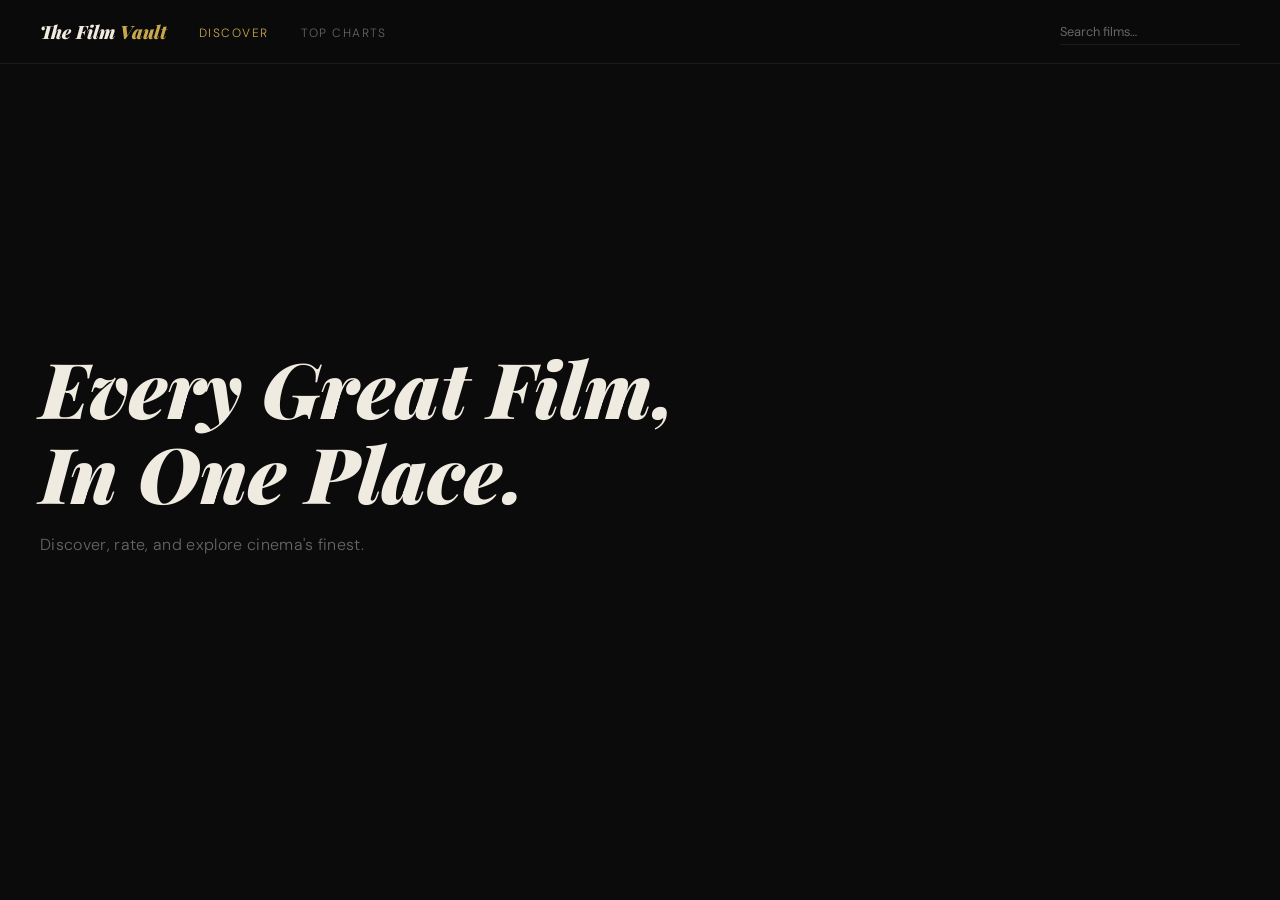
==== Film Vault HTML/index.html @ b3fec731 "New css file for styling in testing" ====
<!DOCTYPE html>
<html lang="en">
<head>
    <title>Home Page (Page 1 Testing)</title>
    <link rel="stylesheet" href="styles1.css" />
</head>
<body>
    
 <nav>
    <a href="index.html" class="logo">The Film <span>Vault</span></a>
    <ul>
      <li><a href="index.html" class="active">Discover</a></li>
      <li><a href="browse.html">Top Charts</a></li>
    </ul>
    <input type="text" placeholder="Search films…" />
  </nav>
 
  <main>
    <h1>Every Great Film,<br>In One Place.</h1>
    <p>Discover, rate, and explore cinema's finest.</p>
  </main>

</body>
</html>
---- Film Vault HTML/styles1.css ----
@import url('https://fonts.googleapis.com/css2?family=Playfair+Display:ital,wght@0,900;1,700&family=DM+Sans:wght@300;400&display=swap');

:root {
  --bg:    #0b0b0b;
  --gold:  #c8a84b;
  --white: #f0ebe1;
  --muted: #666;
  --border: rgba(255,255,255,0.07);
  --ff-serif: 'Playfair Display', Georgia, serif;
  --ff-sans:  'DM Sans', sans-serif;
  --ease: 0.2s ease;
}

* { box-sizing: border-box; margin: 0; padding: 0; }

body {
  background: var(--bg);
  color: var(--white);
  font-family: var(--ff-sans);
  font-weight: 300;
  min-height: 100vh;
  -webkit-font-smoothing: antialiased;
}

a { color: inherit; text-decoration: none; }
ul { list-style: none; }

/* ── Nav ── */
nav {
  position: fixed; top: 0; left: 0; right: 0;
  height: 64px;
  display: flex; align-items: center; gap: 2rem;
  padding: 0 2.5rem;
  border-bottom: 1px solid var(--border);
  background: rgba(11,11,11,0.92);
  backdrop-filter: blur(16px);
}

.logo {
  font-family: var(--ff-serif);
  font-size: 1.15rem; font-weight: 900; font-style: italic;
}
.logo span { color: var(--gold); }

nav ul {
  display: flex; gap: 2rem; flex: 1;
}
nav ul a {
  font-size: 0.75rem; letter-spacing: 0.12em;
  text-transform: uppercase; color: var(--muted);
  transition: color var(--ease);
}
nav ul a:hover, nav ul a.active { color: var(--white); }
nav ul a.active { color: var(--gold); }

nav input {
  margin-left: auto;
  background: none; border: none;
  border-bottom: 1px solid var(--border);
  color: var(--white); font-family: var(--ff-sans);
  font-size: 0.8rem; padding: 0.3rem 0;
  width: 180px; outline: none;
  transition: border-color var(--ease);
}
nav input::placeholder { color: var(--muted); }
nav input:focus { border-color: var(--gold); }

/* ── Main ── */
main {
  display: flex; flex-direction: column;
  justify-content: center; align-items: flex-start;
  min-height: 100vh;
  padding: 0 2.5rem;
  max-width: 800px;
}

main h1 {
  font-family: var(--ff-serif);
  font-size: clamp(2.8rem, 6vw, 5rem);
  font-weight: 900; font-style: italic;
  line-height: 1.1;
  margin-bottom: 1.2rem;
}

main p {
  font-size: 1rem; color: var(--muted);
  letter-spacing: 0.02em;
}
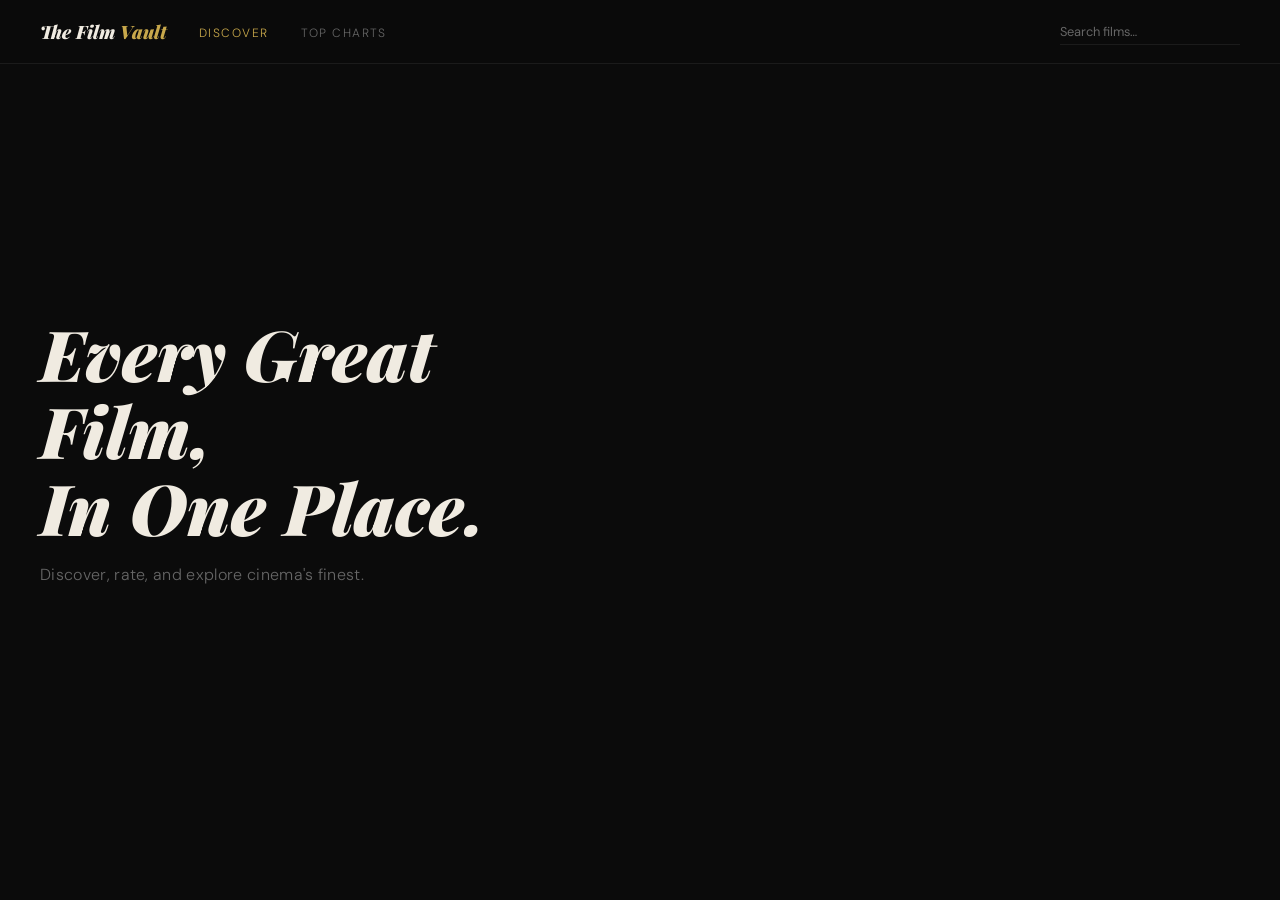
==== commit 43a08eee: "styling changes" ====
--- a/Film Vault HTML/index.html
+++ b/Film Vault HTML/index.html
@@ -1,12 +1,14 @@
 <!DOCTYPE html>
 <html lang="en">
 <head>
-    <title>Home Page (Page 1 Testing)</title>
-    <link rel="stylesheet" href="styles1.css" />
+  <meta charset="UTF-8" />
+  <meta name="viewport" content="width=device-width, initial-scale=1.0" />
+  <title>The Film Vault</title>
+  <link rel="stylesheet" href="styles1.css" />
 </head>
 <body>
-    
- <nav>
+
+  <nav>
     <a href="index.html" class="logo">The Film <span>Vault</span></a>
     <ul>
       <li><a href="index.html" class="active">Discover</a></li>
@@ -14,11 +16,18 @@
     </ul>
     <input type="text" placeholder="Search films…" />
   </nav>
- 
+
   <main>
-    <h1>Every Great Film,<br>In One Place.</h1>
-    <p>Discover, rate, and explore cinema's finest.</p>
+    <div class="backdrops">
+      <div class="slab" style="background-image: url('https://posterspy.com/wp-content/uploads/2023/05/Dune-2-Poster-4x5-1.jpg')"></div>
+      <div class="slab" style="background-image: url('https://media.wonderlandmagazine.com/uploads/2022/12/OPP_DIGITAL1SHT_POSTER_2_20_UK-scaled.jpg')"></div>
+      <div class="slab" style="background-image: url('https://image.tmdb.org/t/p/original/iOb2fjXLbpJgyQXe46n1WtGCnaa.jpg')"></div>
+    </div>
+    <div class="hero-text">
+      <h1>Every Great Film,<br>In One Place.</h1>
+      <p>Discover, rate, and explore cinema's finest.</p>
+    </div>
   </main>
 
 </body>
-</html>
+</html>
--- a/Film Vault HTML/styles1.css
+++ b/Film Vault HTML/styles1.css
@@ -1,10 +1,10 @@
 @import url('https://fonts.googleapis.com/css2?family=Playfair+Display:ital,wght@0,900;1,700&family=DM+Sans:wght@300;400&display=swap');
 
 :root {
-  --bg:    #0b0b0b;
-  --gold:  #c8a84b;
-  --white: #f0ebe1;
-  --muted: #666;
+  --bg:     #0b0b0b;
+  --gold:   #c8a84b;
+  --white:  #f0ebe1;
+  --muted:  #666;
   --border: rgba(255,255,255,0.07);
   --ff-serif: 'Playfair Display', Georgia, serif;
   --ff-sans:  'DM Sans', sans-serif;
@@ -18,7 +18,8 @@
   color: var(--white);
   font-family: var(--ff-sans);
   font-weight: 300;
-  min-height: 100vh;
+  height: 100vh;
+  overflow: hidden;
   -webkit-font-smoothing: antialiased;
 }
 
@@ -34,6 +35,7 @@
   border-bottom: 1px solid var(--border);
   background: rgba(11,11,11,0.92);
   backdrop-filter: blur(16px);
+  z-index: 10;
 }
 
 .logo {
@@ -42,15 +44,13 @@
 }
 .logo span { color: var(--gold); }
 
-nav ul {
-  display: flex; gap: 2rem; flex: 1;
-}
+nav ul { display: flex; gap: 2rem; flex: 1; }
 nav ul a {
   font-size: 0.75rem; letter-spacing: 0.12em;
   text-transform: uppercase; color: var(--muted);
   transition: color var(--ease);
 }
-nav ul a:hover, nav ul a.active { color: var(--white); }
+nav ul a:hover { color: var(--white); }
 nav ul a.active { color: var(--gold); }
 
 nav input {
@@ -67,22 +67,61 @@
 
 /* ── Main ── */
 main {
-  display: flex; flex-direction: column;
-  justify-content: center; align-items: flex-start;
-  min-height: 100vh;
+  position: relative;
+  height: 100vh;
+  display: flex;
+  align-items: center;
   padding: 0 2.5rem;
-  max-width: 800px;
+  overflow: hidden;
 }
 
-main h1 {
+/* three parallelogram images, right-aligned behind text */
+.backdrops {
+  position: absolute;
+  right: 0; top: 0; bottom: 0;
+  width: 72%;
+  display: flex;
+  align-items: stretch;
+  -webkit-mask-image: linear-gradient(to right, transparent 0%, black 18%);
+  mask-image: linear-gradient(to right, transparent 0%, black 18%);
+}
+
+.slab {
+  flex: 1;
+  background-size: cover;
+  background-position: center;
+  clip-path: polygon(8% 0%, 100% 0%, 92% 100%, 0% 100%);
+  margin-left: -4%;
+  opacity: 0.55;
+  transition: opacity var(--ease), filter var(--ease);
+  filter: saturate(0.7) brightness(0.8);
+}
+
+.slab:first-child { margin-left: 0; }
+
+.backdrops:hover .slab { opacity: 0.3; }
+.backdrops:hover .slab:hover { opacity: 0.75; filter: saturate(1) brightness(0.95); }
+
+.backdrops:hover .slab { opacity: 0.35; }
+.backdrops:hover .slab:hover { opacity: 0.75; filter: saturate(1) brightness(0.9); }
+
+/* text sits on top */
+.hero-text {
+  position: relative;
+  z-index: 2;
+  max-width: 520px;
+}
+
+.hero-text h1 {
   font-family: var(--ff-serif);
-  font-size: clamp(2.8rem, 6vw, 5rem);
+  font-size: clamp(2.8rem, 5.5vw, 5rem);
   font-weight: 900; font-style: italic;
   line-height: 1.1;
-  margin-bottom: 1.2rem;
+  margin-bottom: 1.1rem;
 }
 
-main p {
-  font-size: 1rem; color: var(--muted);
+.hero-text p {
+  font-size: 1rem;
+  color: var(--muted);
   letter-spacing: 0.02em;
 }
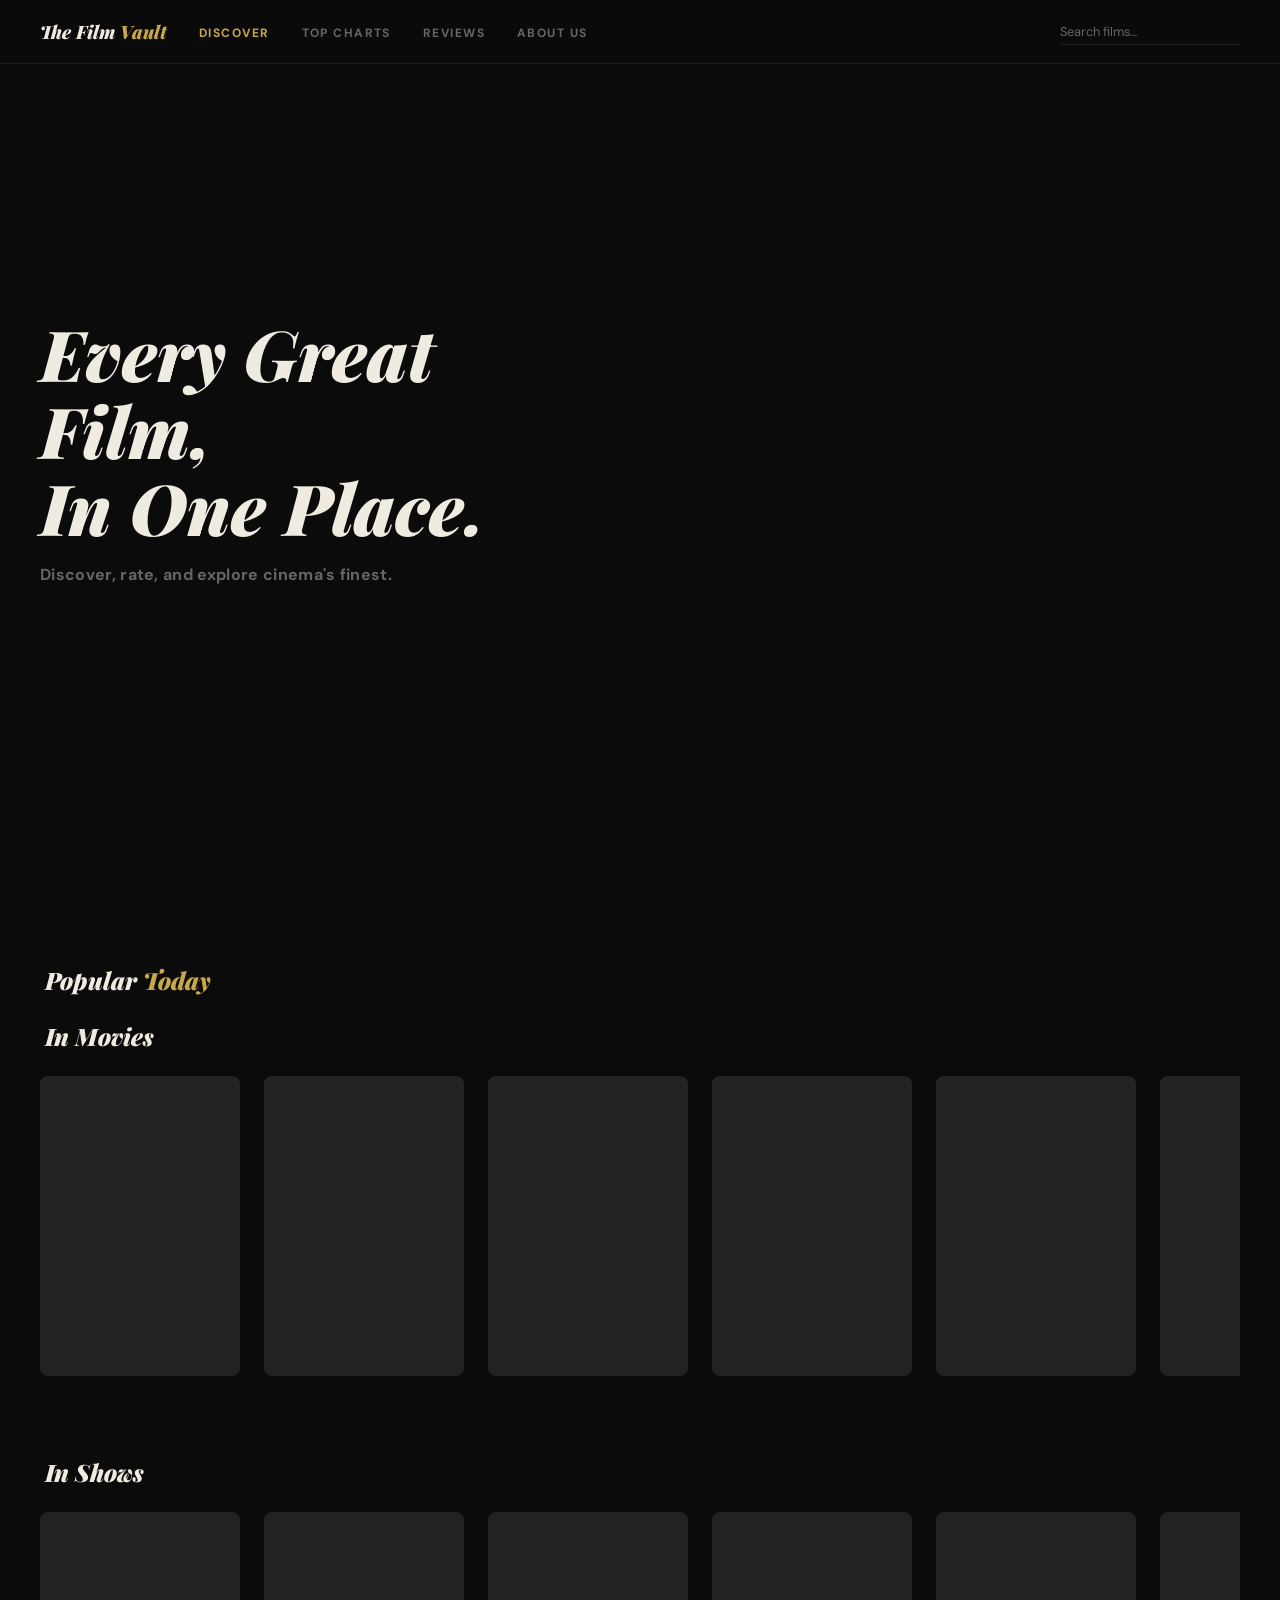
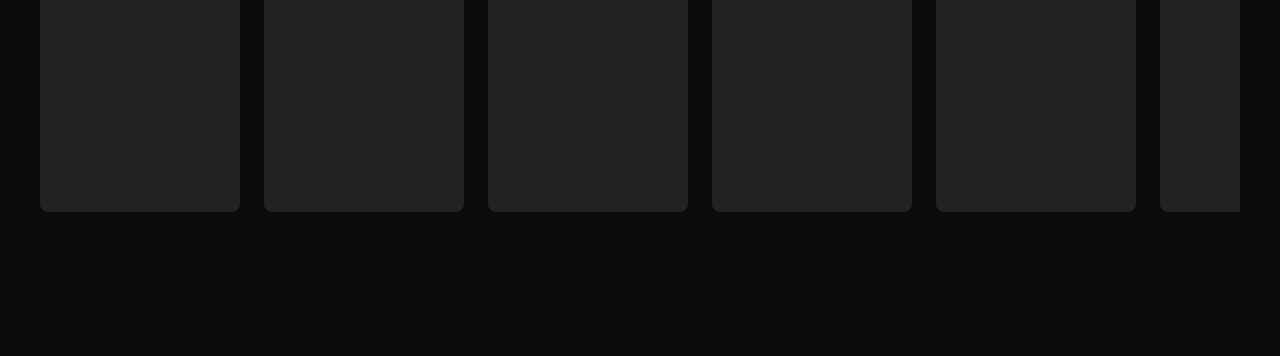
==== commit 9cc9deaa: "added movie cards" ====
--- a/Film Vault HTML/index.html
+++ b/Film Vault HTML/index.html
@@ -13,6 +13,8 @@
     <ul>
       <li><a href="index.html" class="active">Discover</a></li>
       <li><a href="browse.html">Top Charts</a></li>
+      <li><a href="#">Reviews</a></li>
+      <li><a href="#">About Us</a></li>
     </ul>
     <input type="text" placeholder="Search films…" />
   </nav>
@@ -29,5 +31,36 @@
     </div>
   </main>
 
+  <section class="films-section">
+    <h2 class="logo">Popular <span>Today</span></h2>
+
+    <h2 class="logo">In Movies</h2>
+
+    <div class="movie-slider">
+        <div class="movie-card" style="background-image: url('https://image.tmdb.org/t/p/w500/8cdWjvZQUExUUTzyp4t6EDMubfO.jpg');"></div><!--deadpool-->
+        <div class="movie-card" style="background-image: url('https://image.tmdb.org/t/p/w500/7WsyChQLEftFiDOVTGkv3hFpyyt.jpg');"></div><!--avengers-->
+        <div class="movie-card" style="background-image: url('https://image.tmdb.org/t/p/w500/kDp1vUBnMpe8ak4rjgl3cLELqjU.jpg');"></div><!--kung fu panda-->
+        <div class="movie-card" style="background-image: url('https://image.tmdb.org/t/p/w500/qJ2tW6WMUDux911r6m7haRef0WH.jpg');"></div><!--tdk-->
+        <div class="movie-card" style="background-image: url('https://xl.movieposterdb.com/25_05/2025/5950044/xl_superman-movie-poster_433f7754.jpg');"></div><!--superman-->
+        <div class="movie-card" style="background-image: url('https://image.tmdb.org/t/p/w500/r2J02Z2OpNTctfOSN1Ydgii51I3.jpg');"></div><!--gotg-->
+        <div class="movie-card" style="background-image: url('https://m.media-amazon.com/images/S/pv-target-images/49d6d36196a739e9df418c577d69dbb3906eb482d6c95c565af52e11f193e6ac.jpg');"></div><!--avatar-->
+
+    </div>
+
+    <h2 class="logo">In Shows</h2>
+
+    <div class="movie-slider">
+        <div class="movie-card" style="background-image: url('https://sfrareview.org/wp-content/uploads/2025/07/daredevil.jpg');"></div><!--daredevil-->
+        <div class="movie-card" style="background-image: url('https://m.media-amazon.com/images/M/MV5BNTkyYzhiYzctZGRiOC00ODM1LTg0MDQtYzVmMzcyNTI5MDEwXkEyXkFqcGc@._V1_FMjpg_UX1000_.jpg');"></div><!--dts-->
+        <div class="movie-card" style="background-image: url('https://m.media-amazon.com/images/S/pv-target-images/5bca3ba7783e55b95e1500c083d27b70e1def91ac91f119055bd4c7d62054202.png');"></div><!--da boys-->
+        <div class="movie-card" style="background-image: url('https://cdn.kinocheck.com/i/w=325/vtzaq7q5ly.jpg');"></div><!--akotsk-->
+        <div class="movie-card" style="background-image: url('https://www.aaronpaulfans.com/wp-content/uploads/2025/06/Aaron-Paul-Fans-Breaking-Bad.jpg');"></div><!--superman-->
+        <div class="movie-card" style="background-image: url('https://m.media-amazon.com/images/M/MV5BMTNhMDJmNmYtNDQ5OS00ODdlLWE0ZDAtZTgyYTIwNDY3OTU3XkEyXkFqcGc@._V1_FMjpg_UX1000_.jpg');"></div><!--gotg-->
+        <div class="movie-card" style="background-image: url('https://upload.wikimedia.org/wikipedia/en/thumb/a/a1/Invincible_Season_2.jpg/250px-Invincible_Season_2.jpg');"></div><!--gotg-->
+
+    </div>
+
+  </section>
+
 </body>
 </html>
--- a/Film Vault HTML/styles1.css
+++ b/Film Vault HTML/styles1.css
@@ -18,8 +18,7 @@
   color: var(--white);
   font-family: var(--ff-sans);
   font-weight: 300;
-  height: 100vh;
-  overflow: hidden;
+  min-height: 100vh;
   -webkit-font-smoothing: antialiased;
 }
 
@@ -48,7 +47,7 @@
 nav ul a {
   font-size: 0.75rem; letter-spacing: 0.12em;
   text-transform: uppercase; color: var(--muted);
-  transition: color var(--ease);
+  transition: color var(--ease); font-weight: bold;
 }
 nav ul a:hover { color: var(--white); }
 nav ul a.active { color: var(--gold); }
@@ -75,7 +74,7 @@
   overflow: hidden;
 }
 
-/* three parallelogram images, right-aligned behind text */
+/* images posters */
 .backdrops {
   position: absolute;
   right: 0; top: 0; bottom: 0;
@@ -124,4 +123,52 @@
   font-size: 1rem;
   color: var(--muted);
   letter-spacing: 0.02em;
+  font-weight: bold;
+}
+
+/* ── Films Section ── */
+.films-section {
+    padding: 4rem 2.5rem; /* Matches your navbar spacing */
+    background: var(--bg);
+    position: relative;
+    z-index: 5; /* Ensures it sits above the hero images */
+}
+
+.films-section h2 {
+    padding-left: 5px;
+    margin-bottom: 1.5rem;
+    font-size: 1.5rem;
+}
+
+.movie-slider {
+    display: flex;
+    gap: 1.5rem; /* Space between posters */
+    overflow-x: auto; /* Enables horizontal scrolling */
+    padding-bottom: 5rem;
+    
+    /* Smooth scrolling physics */
+    scroll-behavior: smooth;
+    -webkit-overflow-scrolling: touch;
+}
+
+/* Hide the ugly default scrollbar for a cleaner UI */
+.movie-slider::-webkit-scrollbar {
+    display: none; 
+}
+
+.movie-card {
+    flex: 0 0 auto; /* Prevents the cards from shrinking to fit the screen */
+    width: 200px;
+    aspect-ratio: 2 / 3; /* Standard movie poster ratio */
+    background-color: #222;
+    background-size: cover;
+    background-position: center;
+    border-radius: 8px;
+    cursor: pointer;
+    transition: transform var(--ease);
+}
+
+/* Give it a slight pop when you hover */
+.movie-card:hover {
+    transform: scale(1.05);
 }
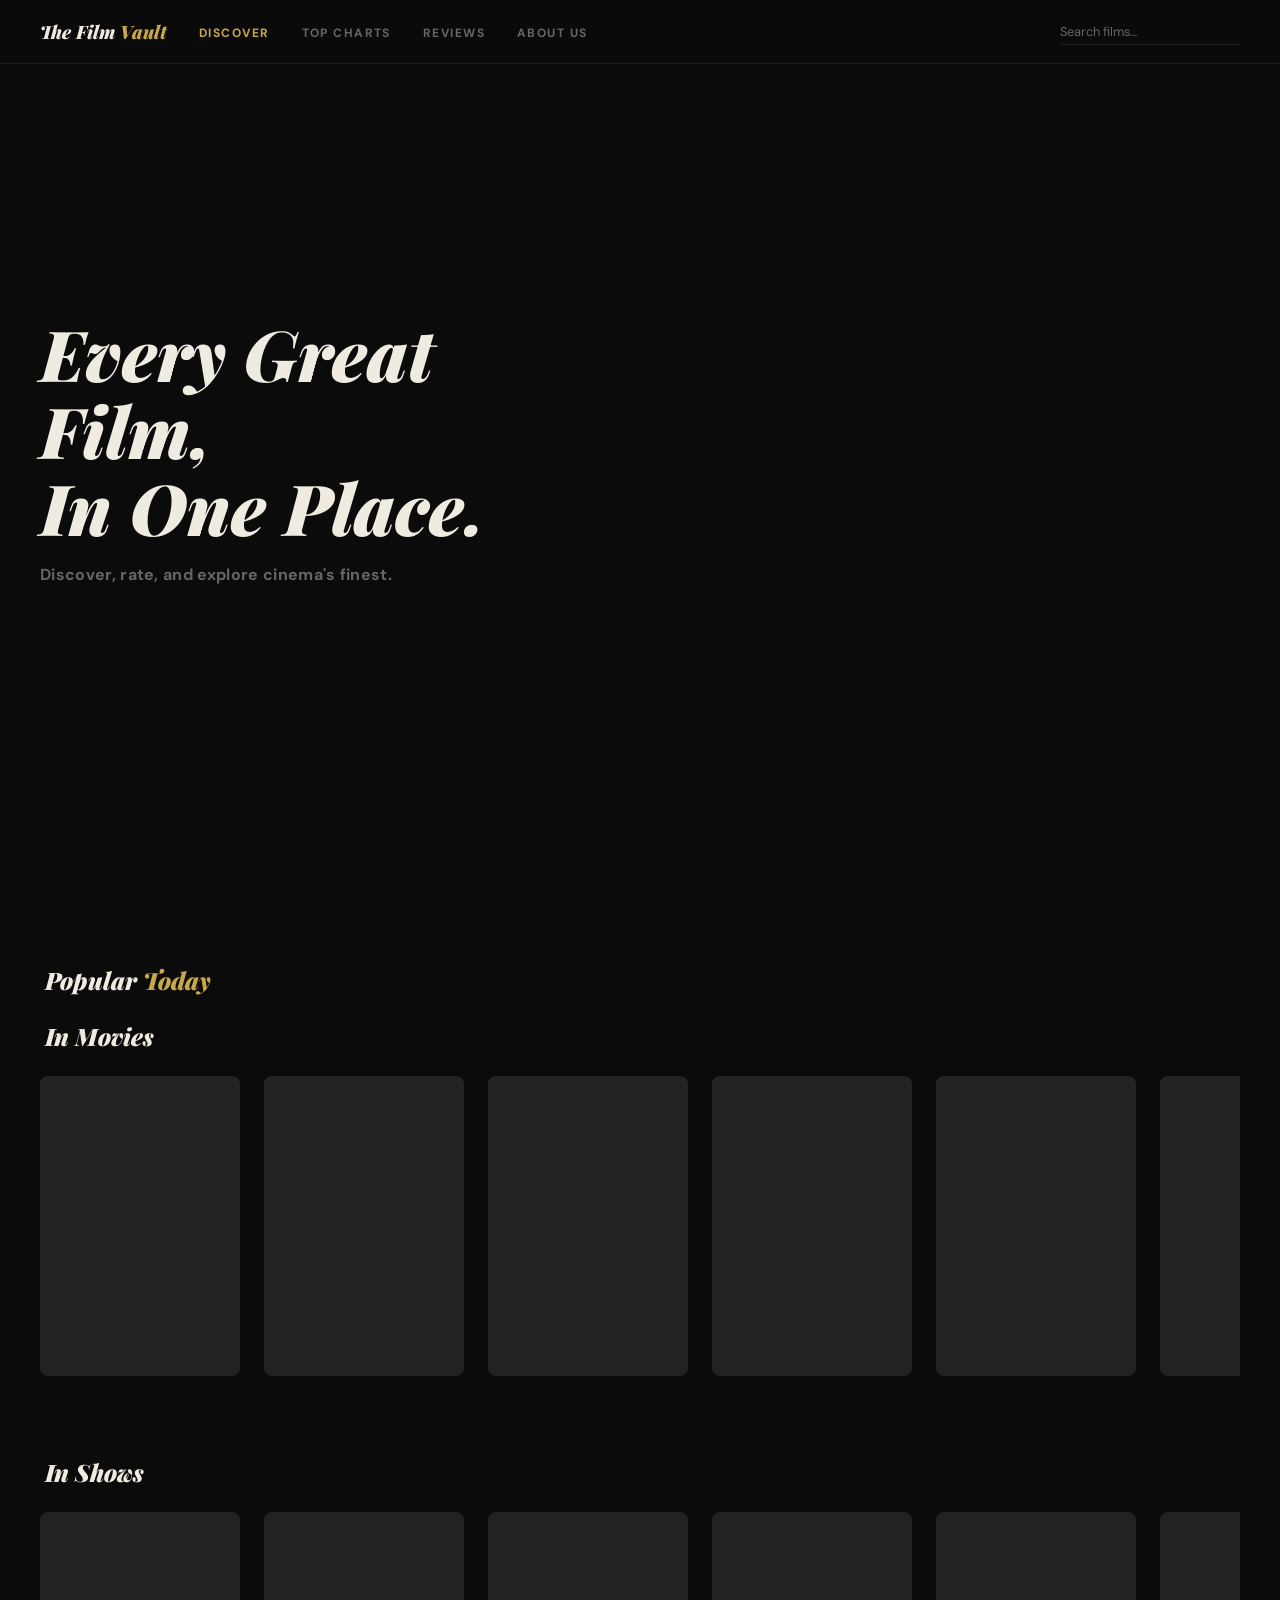
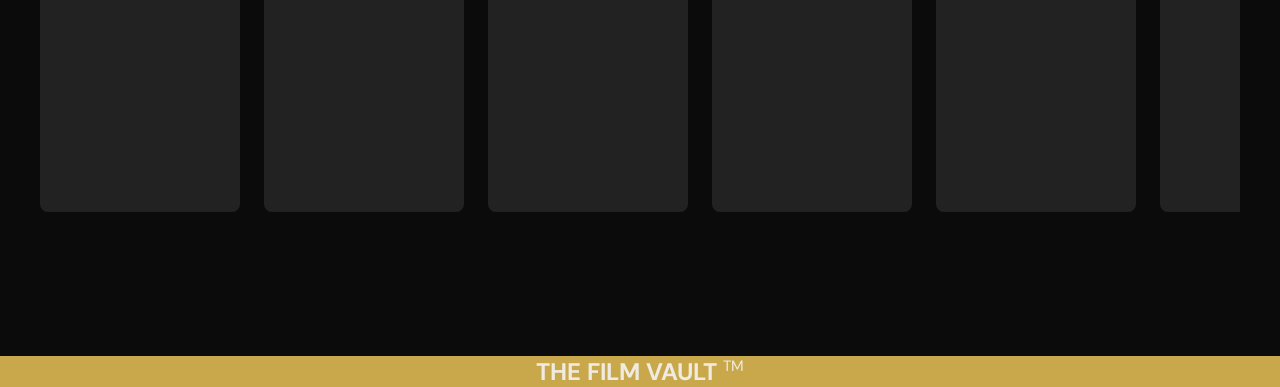
==== commit 70ab83dc: "added footer and styling changes" ====
--- a/Film Vault HTML/index.html
+++ b/Film Vault HTML/index.html
@@ -62,5 +62,15 @@
 
   </section>
 
+  <section class="ending">
+
+    <footer class="foot">
+
+      <h2>THE FILM VAULT <span class="spanner">TM</span></h2>
+
+    </footer>
+
+  </section>
+
 </body>
 </html>
--- a/Film Vault HTML/styles1.css
+++ b/Film Vault HTML/styles1.css
@@ -171,4 +171,19 @@
 /* Give it a slight pop when you hover */
 .movie-card:hover {
     transform: scale(1.05);
+}
+
+.ending
+{
+  background: var(--gold);
+  color: var(--white);
+  font-weight: bolder;
+  text-align: center;
+}
+
+.spanner
+{
+  vertical-align: super;
+  font-size: 15px;
+  font-weight: lighter;
 }
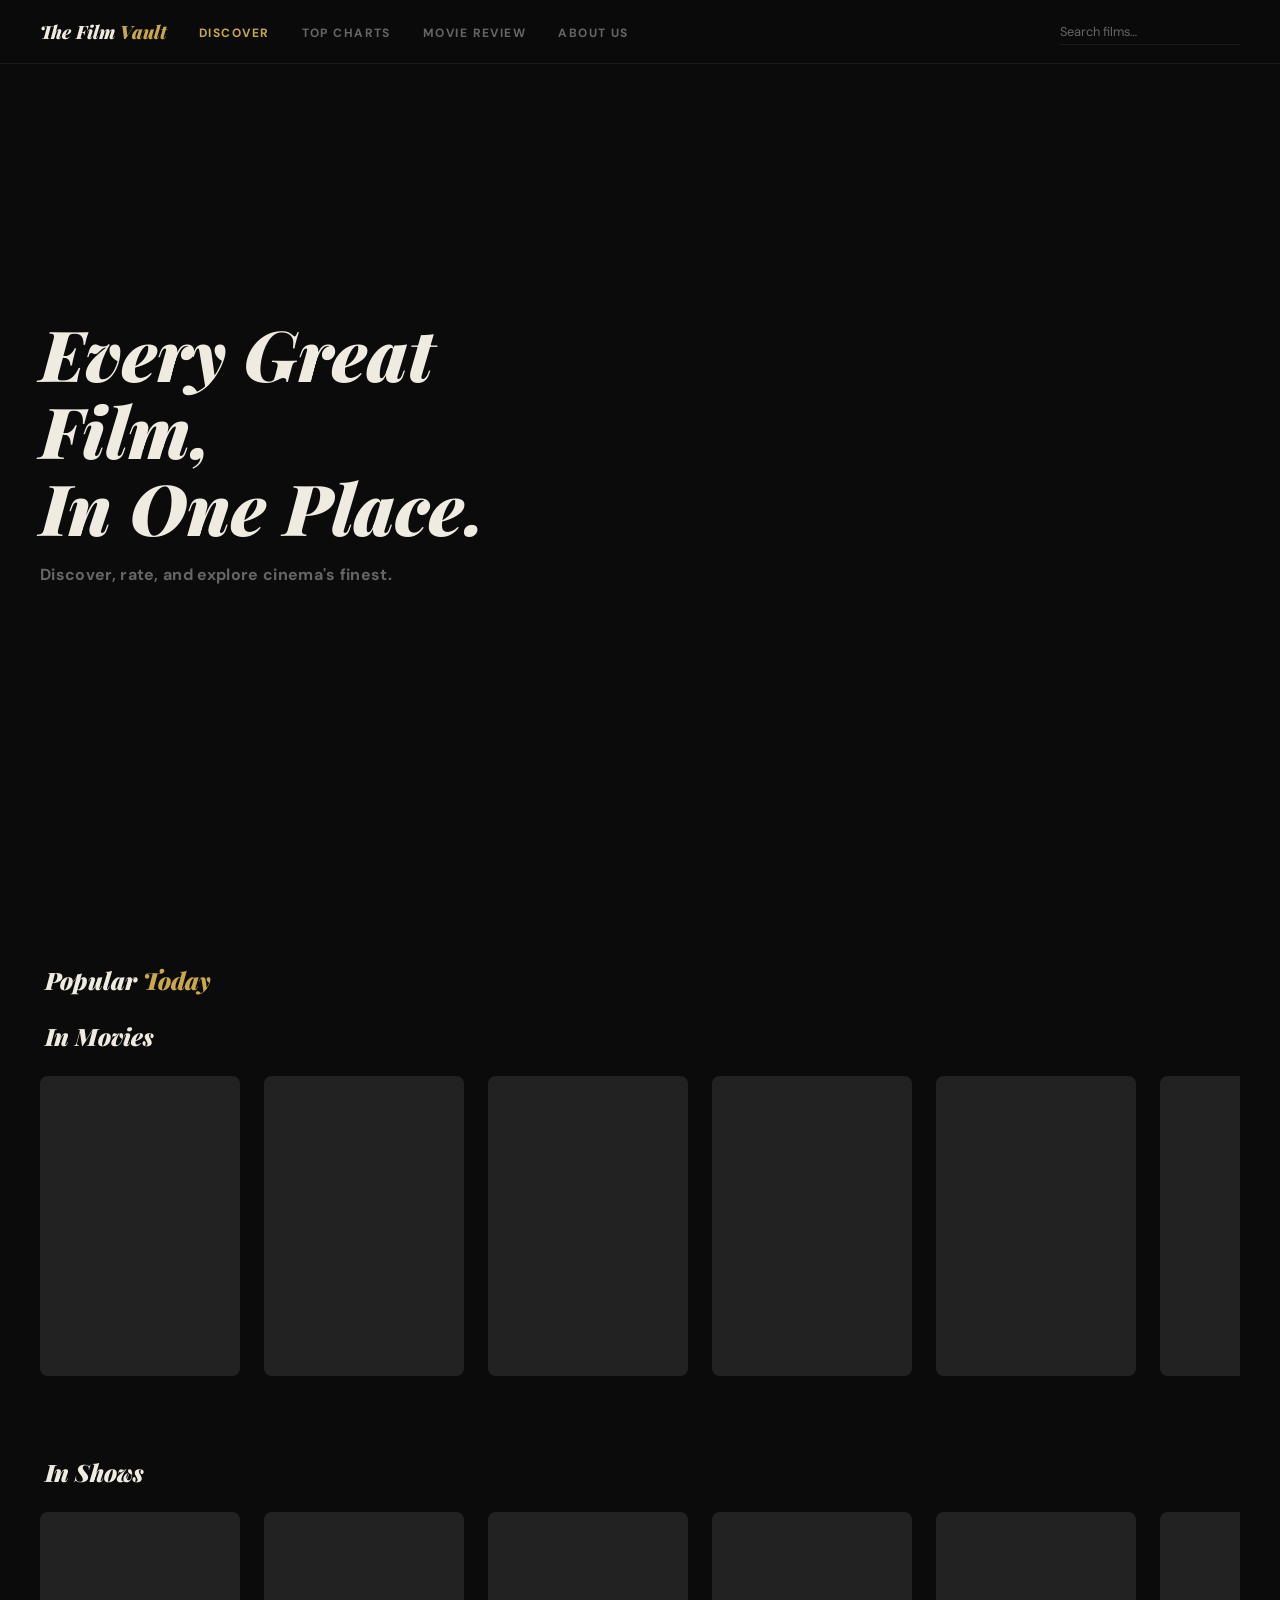
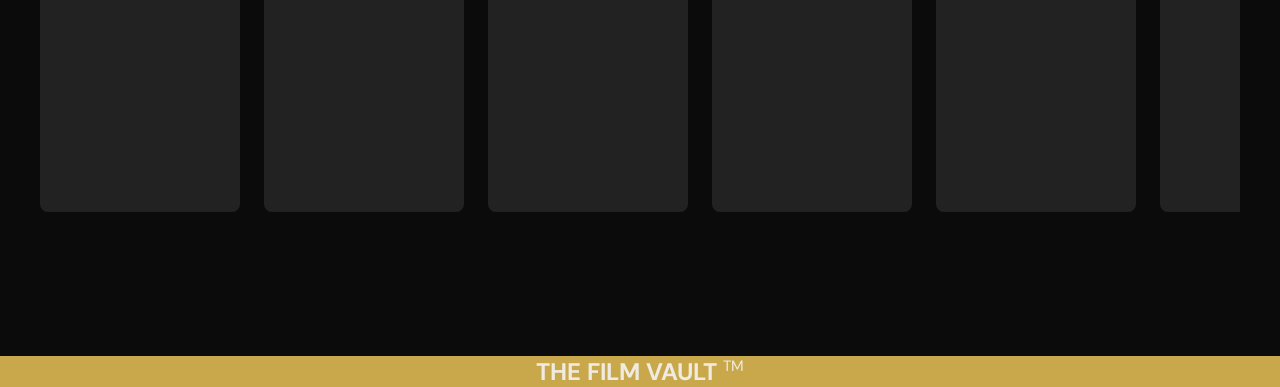
==== commit ca8dd9c0: "more code to page 2 and styling" ====
--- a/Film Vault HTML/index.html
+++ b/Film Vault HTML/index.html
@@ -12,8 +12,8 @@
     <a href="index.html" class="logo">The Film <span>Vault</span></a>
     <ul>
       <li><a href="index.html" class="active">Discover</a></li>
-      <li><a href="browse.html">Top Charts</a></li>
-      <li><a href="#">Reviews</a></li>
+      <li><a href="#">Top Charts</a></li>
+      <li><a href="page 2.html">Movie Review</a></li>
       <li><a href="#">About Us</a></li>
     </ul>
     <input type="text" placeholder="Search films…" />
--- a/Film Vault HTML/styles1.css
+++ b/Film Vault HTML/styles1.css
@@ -186,4 +186,95 @@
   vertical-align: super;
   font-size: 15px;
   font-weight: lighter;
-}+}
+/* Film Detail — supplements styles.css */
+
+.backdrop {
+  margin-top: 64px; height: 46vh; min-height: 280px;
+  background: linear-gradient(135deg, #0e0c09 0%, #1c1508 50%, #0e0c09 100%);
+  position: relative;
+}
+.backdrop::after {
+  content: ''; position: absolute; inset: 0;
+  background: linear-gradient(to bottom, transparent 40%, #0b0b0b 100%);
+}
+
+.detail-main {
+  max-width: 1100px; margin: -90px auto 0; padding: 0 2.5rem;
+  display: grid; grid-template-columns: 180px 1fr;
+  gap: 2.5rem; align-items: start;
+  position: relative; z-index: 2;
+  height: auto; 
+  overflow: visible;
+}
+
+.poster {
+  width: 100%; aspect-ratio: 2/3;
+  background: linear-gradient(145deg, #1f1f1f, #333);
+  border-radius: 6px; border: 1px solid rgba(200,168,75,.2);
+  box-shadow: 0 16px 48px rgba(0,0,0,.7);
+}
+.poster img {
+    width: 100%;
+    height: 100%;
+    object-fit: cover; /* This is the magic command */
+    border-radius: inherit; /* Keeps the rounded corners */
+}
+
+.eyebrow {
+  font-size: 0.68rem; letter-spacing: 0.16em;
+  text-transform: uppercase; color: var(--gold); margin-bottom: 0.5rem;
+}
+
+.detail-info h1 {
+  font-family: var(--ff-serif); font-style: italic; font-weight: 900;
+  font-size: clamp(2rem, 4vw, 3rem); line-height: 1.1; margin-bottom: 0.4rem;
+}
+
+.tagline { font-style: italic; color: rgb(210, 220, 33); font-size: 0.9rem; margin-bottom: 1rem; }
+
+.rating {
+  font-family: var(--ff-serif); font-size: 2.8rem; font-weight: 900;
+  color: var(--gold); line-height: 1; margin-bottom: 0.9rem;
+}
+.rating span { font-size: 1rem; color: #444; }
+
+.meta-pills { display: flex; gap: 0.5rem; flex-wrap: wrap; margin-bottom: 1.2rem; }
+.meta-pills span {
+  font-size: 0.7rem; letter-spacing: 0.08em; text-transform: uppercase;
+  color: var(--muted); border: 1px solid var(--border);
+  border-radius: 99px; padding: 0.2rem 0.7rem;
+}
+
+/* shared section layout */
+.synopsis, .cast, .reviews {
+  max-width: 1100px; margin: 1.8rem auto 0; padding: 0 2.5rem;
+}
+.synopsis { border-top: 1px solid var(--border); padding-top: 1.8rem; }
+.reviews { margin-bottom: 4rem; }
+
+.synopsis h3, .cast h3, .reviews h3 {
+  font-family: var(--ff-serif); font-style: italic;
+  font-size: 1.2rem; margin-bottom: 0.9rem;
+}
+.synopsis p { font-size: 0.9rem; color: var(--muted); max-width: 680px; line-height: 1.85; }
+
+.cast-row {
+  display: flex; gap: 1.2rem; overflow-x: auto;
+  padding-bottom: 0.5rem; scrollbar-width: none;
+}
+.cast-row::-webkit-scrollbar { display: none; }
+
+.cast-card {
+  flex-shrink: 0; width: 68px; height: 68px; border-radius: 50%;
+  background: #1f1f1f; border: 1px solid var(--border);
+  transition: border-color var(--ease); cursor: pointer;
+}
+.cast-card:hover { border-color: var(--gold); }
+
+.review-grid { display: grid; grid-template-columns: repeat(auto-fill, minmax(280px,1fr)); gap: 1rem; }
+.review-card {
+  height: 110px; border-radius: 6px; background: #161616;
+  border: 1px solid var(--border); transition: border-color var(--ease); cursor: pointer;
+}
+.review-card:hover { border-color: rgba(200,168,75,.2); }
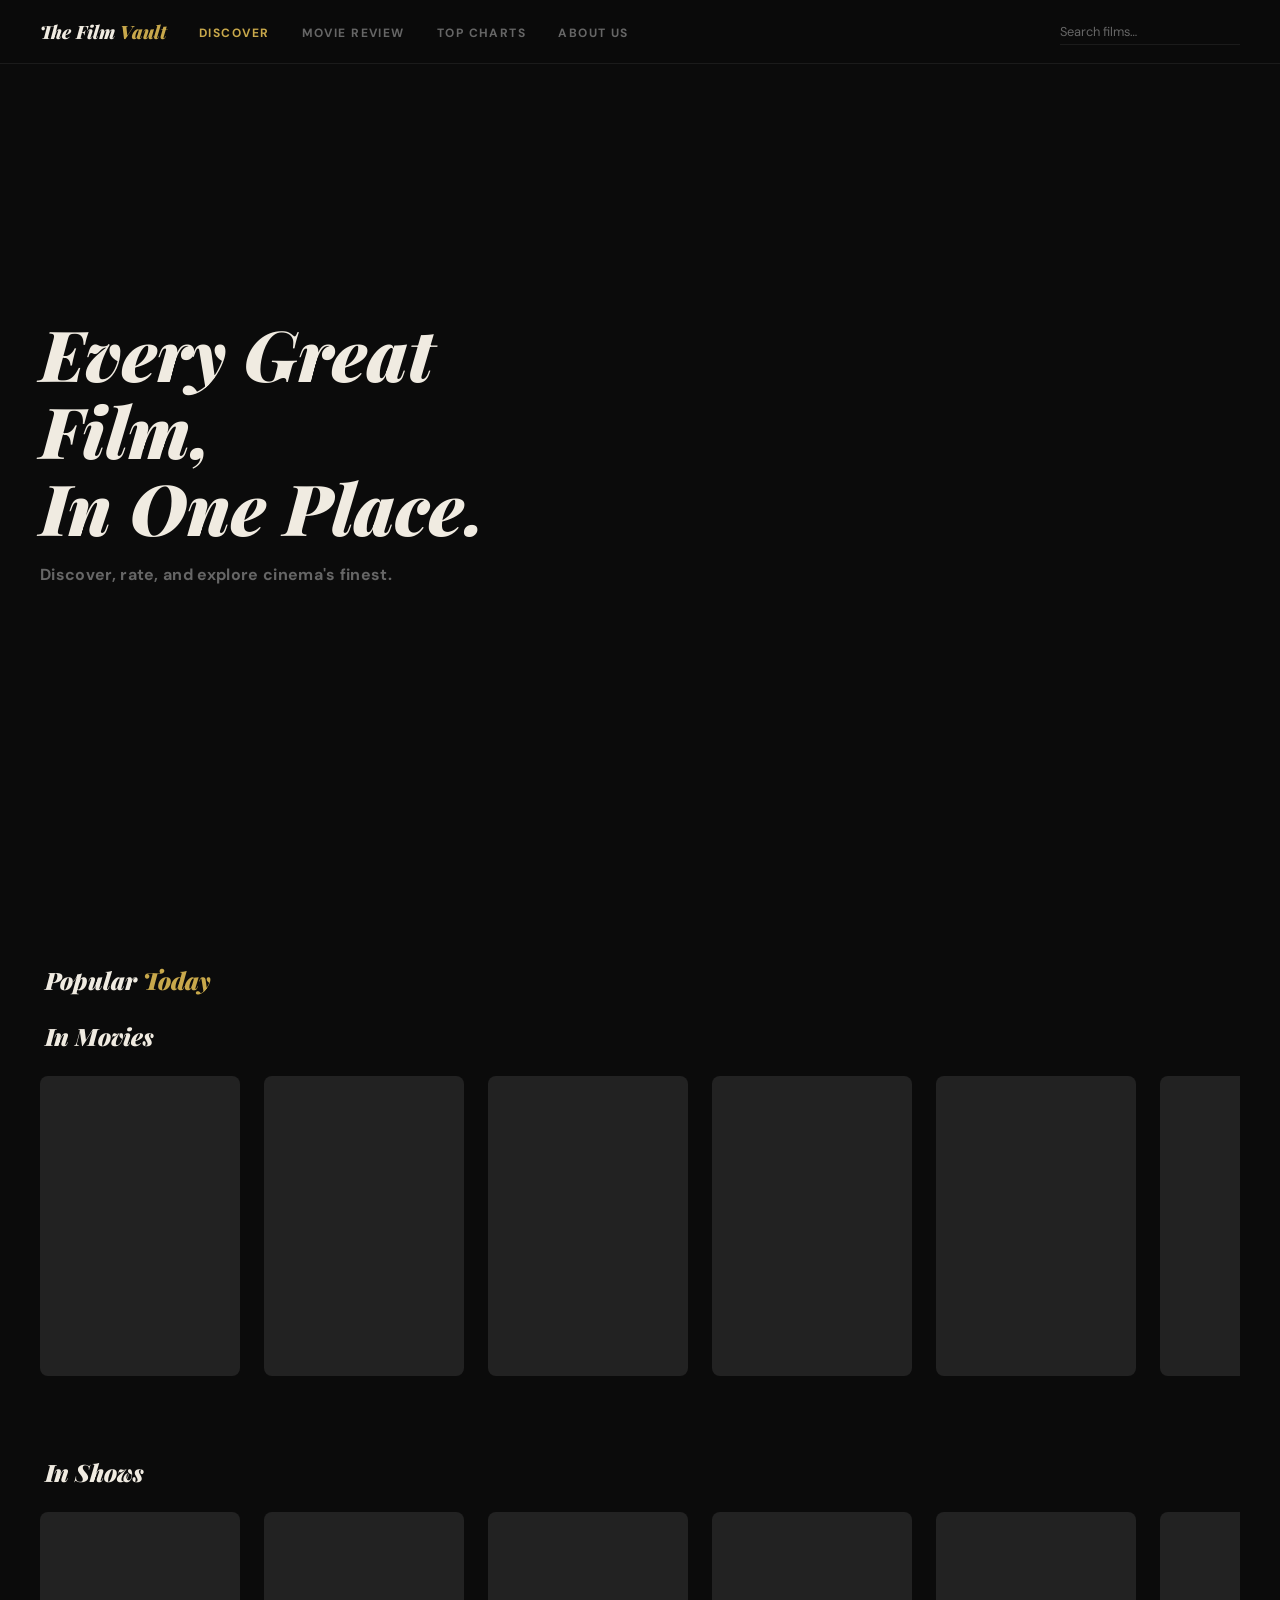
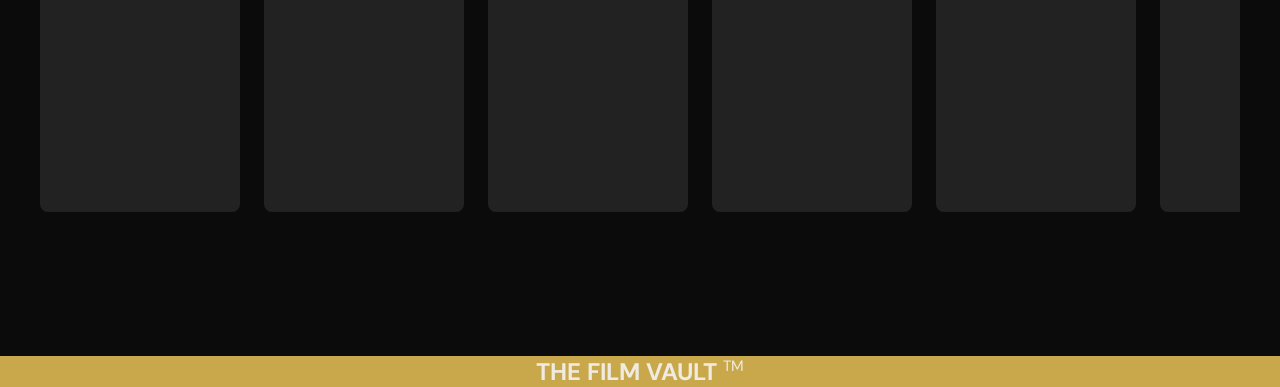
==== commit dd6af5e8: "commiting before making updates" ====
--- a/Film Vault HTML/index.html
+++ b/Film Vault HTML/index.html
@@ -12,8 +12,8 @@
     <a href="index.html" class="logo">The Film <span>Vault</span></a>
     <ul>
       <li><a href="index.html" class="active">Discover</a></li>
+      <li><a href="page 2.html">Movie Review</a></li>
       <li><a href="#">Top Charts</a></li>
-      <li><a href="page 2.html">Movie Review</a></li>
       <li><a href="#">About Us</a></li>
     </ul>
     <input type="text" placeholder="Search films…" />
--- a/Film Vault HTML/styles1.css
+++ b/Film Vault HTML/styles1.css
@@ -1,14 +1,14 @@
 @import url('https://fonts.googleapis.com/css2?family=Playfair+Display:ital,wght@0,900;1,700&family=DM+Sans:wght@300;400&display=swap');
 
 :root {
-  --bg:     #0b0b0b;
-  --gold:   #c8a84b;
-  --white:  #f0ebe1;
-  --muted:  #666;
-  --border: rgba(255,255,255,0.07);
+  --bg:       #0b0b0b;
+  --gold:     #c8a84b;
+  --white:    #f0ebe1;
+  --muted:    #666;
+  --border:   rgba(255,255,255,0.07);
   --ff-serif: 'Playfair Display', Georgia, serif;
   --ff-sans:  'DM Sans', sans-serif;
-  --ease: 0.2s ease;
+  --ease:     0.2s ease;
 }
 
 * { box-sizing: border-box; margin: 0; padding: 0; }
@@ -24,6 +24,7 @@
 
 a { color: inherit; text-decoration: none; }
 ul { list-style: none; }
+
 
 /* ── Nav ── */
 nav {
@@ -64,7 +65,8 @@
 nav input::placeholder { color: var(--muted); }
 nav input:focus { border-color: var(--gold); }
 
-/* ── Main ── */
+
+/* ── Hero (index.html) ── */
 main {
   position: relative;
   height: 100vh;
@@ -74,7 +76,6 @@
   overflow: hidden;
 }
 
-/* images posters */
 .backdrops {
   position: absolute;
   right: 0; top: 0; bottom: 0;
@@ -92,105 +93,84 @@
   clip-path: polygon(8% 0%, 100% 0%, 92% 100%, 0% 100%);
   margin-left: -4%;
   opacity: 0.55;
+  filter: saturate(0.7) brightness(0.8);
   transition: opacity var(--ease), filter var(--ease);
-  filter: saturate(0.7) brightness(0.8);
-}
-
+}
 .slab:first-child { margin-left: 0; }
 
-.backdrops:hover .slab { opacity: 0.3; }
-.backdrops:hover .slab:hover { opacity: 0.75; filter: saturate(1) brightness(0.95); }
-
-.backdrops:hover .slab { opacity: 0.35; }
-.backdrops:hover .slab:hover { opacity: 0.75; filter: saturate(1) brightness(0.9); }
-
-/* text sits on top */
+.backdrops:hover .slab         { opacity: 0.35; }
+.backdrops:hover .slab:hover   { opacity: 0.75; filter: saturate(1) brightness(0.9); }
+
 .hero-text {
-  position: relative;
-  z-index: 2;
+  position: relative; z-index: 2;
   max-width: 520px;
 }
-
 .hero-text h1 {
   font-family: var(--ff-serif);
   font-size: clamp(2.8rem, 5.5vw, 5rem);
   font-weight: 900; font-style: italic;
-  line-height: 1.1;
-  margin-bottom: 1.1rem;
-}
-
+  line-height: 1.1; margin-bottom: 1.1rem;
+}
 .hero-text p {
-  font-size: 1rem;
-  color: var(--muted);
-  letter-spacing: 0.02em;
-  font-weight: bold;
-}
-
-/* ── Films Section ── */
+  font-size: 1rem; color: var(--muted);
+  letter-spacing: 0.02em; font-weight: bold;
+}
+
+
+/* ── Films Section (index.html) ── */
 .films-section {
-    padding: 4rem 2.5rem; /* Matches your navbar spacing */
-    background: var(--bg);
-    position: relative;
-    z-index: 5; /* Ensures it sits above the hero images */
-}
-
+  padding: 4rem 2.5rem;
+  background: var(--bg);
+  position: relative; z-index: 5;
+}
 .films-section h2 {
-    padding-left: 5px;
-    margin-bottom: 1.5rem;
-    font-size: 1.5rem;
+  padding-left: 5px;
+  margin-bottom: 1.5rem;
+  font-size: 1.5rem;
 }
 
 .movie-slider {
-    display: flex;
-    gap: 1.5rem; /* Space between posters */
-    overflow-x: auto; /* Enables horizontal scrolling */
-    padding-bottom: 5rem;
-    
-    /* Smooth scrolling physics */
-    scroll-behavior: smooth;
-    -webkit-overflow-scrolling: touch;
-}
-
-/* Hide the ugly default scrollbar for a cleaner UI */
-.movie-slider::-webkit-scrollbar {
-    display: none; 
-}
+  display: flex;
+  gap: 1.5rem;
+  overflow-x: auto;
+  padding-bottom: 5rem;
+  scroll-behavior: smooth;
+  -webkit-overflow-scrolling: touch;
+  scrollbar-width: none;
+}
+.movie-slider::-webkit-scrollbar { display: none; }
 
 .movie-card {
-    flex: 0 0 auto; /* Prevents the cards from shrinking to fit the screen */
-    width: 200px;
-    aspect-ratio: 2 / 3; /* Standard movie poster ratio */
-    background-color: #222;
-    background-size: cover;
-    background-position: center;
-    border-radius: 8px;
-    cursor: pointer;
-    transition: transform var(--ease);
-}
-
-/* Give it a slight pop when you hover */
-.movie-card:hover {
-    transform: scale(1.05);
-}
-
-.ending
-{
+  flex: 0 0 auto;
+  width: 200px;
+  aspect-ratio: 2 / 3;
+  background-color: #222;
+  background-size: cover;
+  background-position: center;
+  border-radius: 8px;
+  cursor: pointer;
+  transition: transform var(--ease);
+}
+.movie-card:hover { transform: scale(1.05); }
+
+/* ── Footer ── */
+.ending {
   background: var(--gold);
   color: var(--white);
   font-weight: bolder;
   text-align: center;
 }
-
-.spanner
-{
+.spanner {
   vertical-align: super;
   font-size: 15px;
   font-weight: lighter;
 }
-/* Film Detail — supplements styles.css */
-
+
+
+/* ── Film Detail Page (page_2.html) ── */
 .backdrop {
-  margin-top: 64px; height: 46vh; min-height: 280px;
+  margin-top: 64px;
+  height: 46vh; min-height: 280px;
   background: linear-gradient(135deg, #0e0c09 0%, #1c1508 50%, #0e0c09 100%);
   position: relative;
 }
@@ -204,34 +184,30 @@
   display: grid; grid-template-columns: 180px 1fr;
   gap: 2.5rem; align-items: start;
   position: relative; z-index: 2;
-  height: auto; 
-  overflow: visible;
 }
 
 .poster {
   width: 100%; aspect-ratio: 2/3;
-  background: linear-gradient(145deg, #1f1f1f, #333);
-  border-radius: 6px; border: 1px solid rgba(200,168,75,.2);
+  border-radius: 6px;
+  border: 1px solid rgba(200,168,75,.2);
   box-shadow: 0 16px 48px rgba(0,0,0,.7);
+  overflow: hidden; /* stops image spilling outside rounded corners */
 }
 .poster img {
-    width: 100%;
-    height: 100%;
-    object-fit: cover; /* This is the magic command */
-    border-radius: inherit; /* Keeps the rounded corners */
+  width: 100%; height: 100%;
+  object-fit: cover;
+  display: block;
 }
 
 .eyebrow {
   font-size: 0.68rem; letter-spacing: 0.16em;
   text-transform: uppercase; color: var(--gold); margin-bottom: 0.5rem;
 }
-
 .detail-info h1 {
   font-family: var(--ff-serif); font-style: italic; font-weight: 900;
   font-size: clamp(2rem, 4vw, 3rem); line-height: 1.1; margin-bottom: 0.4rem;
 }
-
-.tagline { font-style: italic; color: rgb(210, 220, 33); font-size: 0.9rem; margin-bottom: 1rem; }
+.tagline { font-style: italic; color: rgb(210,220,33); font-size: 0.9rem; margin-bottom: 1rem; }
 
 .rating {
   font-family: var(--ff-serif); font-size: 2.8rem; font-weight: 900;
@@ -246,35 +222,90 @@
   border-radius: 99px; padding: 0.2rem 0.7rem;
 }
 
-/* shared section layout */
+
+/* ── Shared section layout ── */
 .synopsis, .cast, .reviews {
   max-width: 1100px; margin: 1.8rem auto 0; padding: 0 2.5rem;
 }
 .synopsis { border-top: 1px solid var(--border); padding-top: 1.8rem; }
-.reviews { margin-bottom: 4rem; }
+.reviews  { margin-bottom: 4rem; }
 
 .synopsis h3, .cast h3, .reviews h3 {
   font-family: var(--ff-serif); font-style: italic;
   font-size: 1.2rem; margin-bottom: 0.9rem;
 }
-.synopsis p { font-size: 0.9rem; color: var(--muted); max-width: 680px; line-height: 1.85; }
-
+.synopsis p {
+  font-size: 0.9rem; color: var(--muted);
+  max-width: 680px; line-height: 1.85;
+}
+
+
+/* ── Cast ── */
 .cast-row {
-  display: flex; gap: 1.2rem; overflow-x: auto;
-  padding-bottom: 0.5rem; scrollbar-width: none;
+  display: flex; gap: 1.5rem;
+  overflow-x: auto; padding-bottom: 0.5rem;
+  scrollbar-width: none;
 }
 .cast-row::-webkit-scrollbar { display: none; }
 
 .cast-card {
-  flex-shrink: 0; width: 68px; height: 68px; border-radius: 50%;
-  background: #1f1f1f; border: 1px solid var(--border);
-  transition: border-color var(--ease); cursor: pointer;
-}
-.cast-card:hover { border-color: var(--gold); }
-
-.review-grid { display: grid; grid-template-columns: repeat(auto-fill, minmax(280px,1fr)); gap: 1rem; }
+  flex-shrink: 0;
+  display: flex; flex-direction: column; align-items: center; gap: 0.4rem;
+  cursor: pointer;
+}
+.cast-card img {
+  width: 90px; height: 90px;
+  border-radius: 50%;
+  object-fit: cover;
+  border: 1px solid var(--border);
+  transition: border-color var(--ease);
+  display: block;
+}
+.cast-card:hover img { border-color: var(--gold); }
+
+.cast-name {
+  font-size: 0.7rem; color: var(--muted);
+  text-align: center; letter-spacing: 0.04em;
+}
+
+
+/* ── Reviews ── */
+.review-grid {
+  display: grid;
+  grid-template-columns: repeat(auto-fill, minmax(280px, 1fr));
+  gap: 1rem;
+}
+
 .review-card {
-  height: 110px; border-radius: 6px; background: #161616;
-  border: 1px solid var(--border); transition: border-color var(--ease); cursor: pointer;
-}
-.review-card:hover { border-color: rgba(200,168,75,.2); }+  border-radius: 6px; background: #161616;
+  border: 1px solid var(--border);
+  padding: 1.1rem 1.2rem;
+  transition: border-color var(--ease);
+  cursor: pointer;
+}
+.review-card:hover { border-color: rgba(200,168,75,.3); }
+
+.review-header {
+  display: flex; align-items: center; gap: 0.8rem;
+  margin-bottom: 0.75rem;
+}
+
+.review-author {
+  font-size: 0.8rem; font-weight: 400; color: var(--white);
+}
+
+.review-stars {
+  font-size: 0.65rem; color: var(--gold); letter-spacing: 0.05em;
+  margin-top: 0.15rem;
+}
+
+.review-score {
+  margin-left: auto;
+  font-family: var(--ff-serif); font-size: 1.3rem;
+  font-weight: 900; color: var(--gold);
+}
+
+.review-text {
+  font-size: 0.82rem; color: var(--muted);
+  line-height: 1.7;
+}
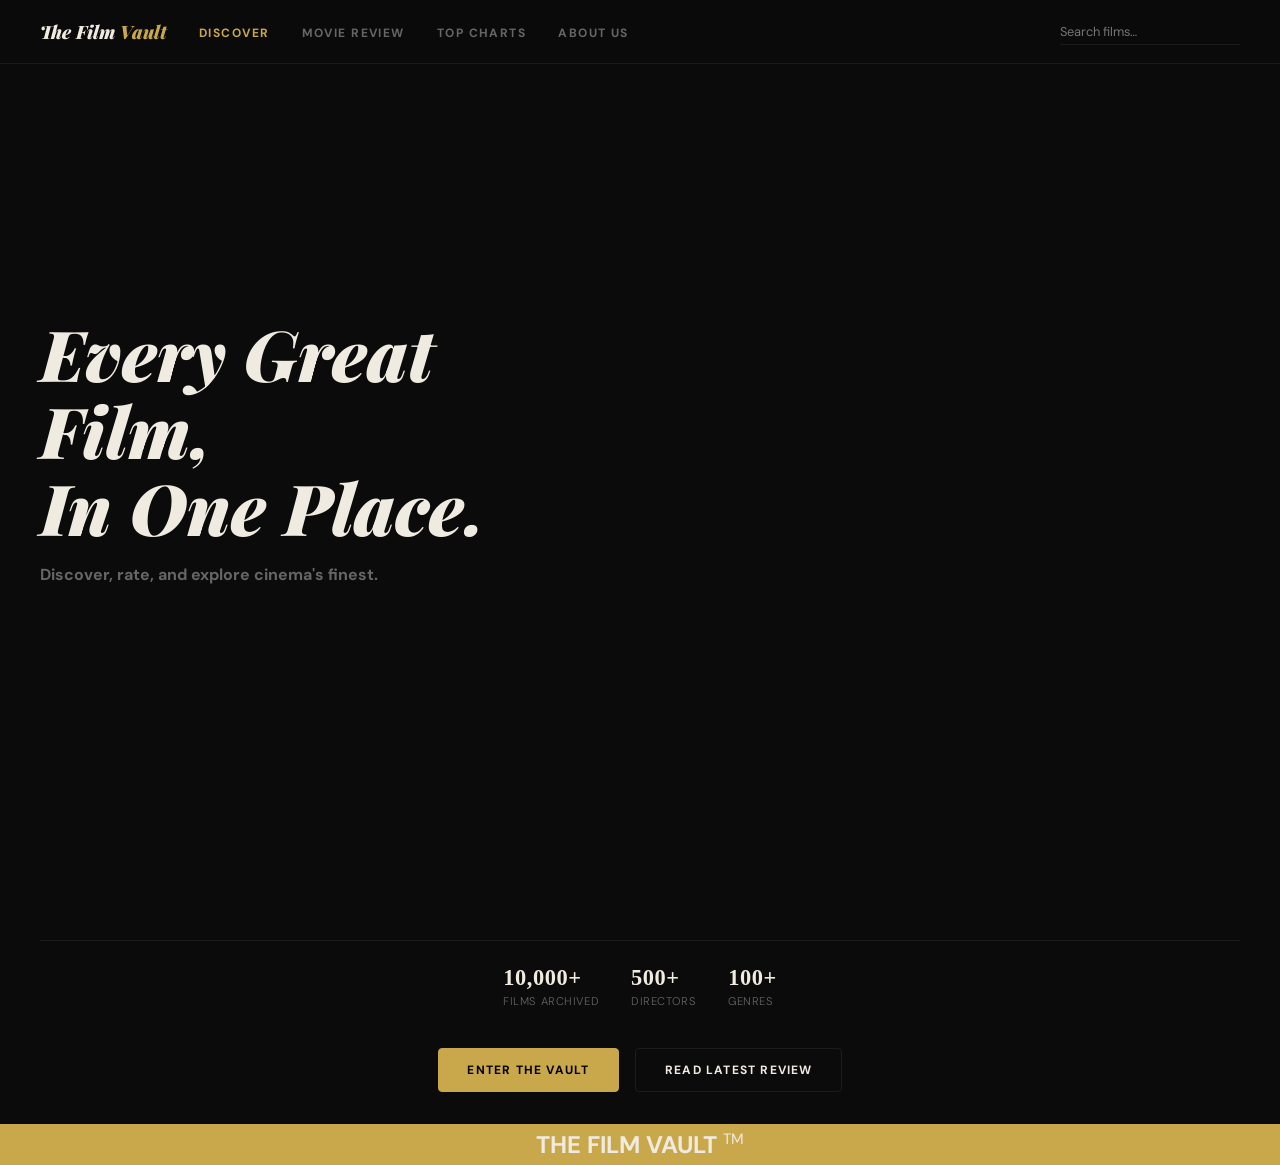
==== commit d257fba5: "final commit to project" ====
--- a/Film Vault HTML/index.html
+++ b/Film Vault HTML/index.html
@@ -13,7 +13,7 @@
     <ul>
       <li><a href="index.html" class="active">Discover</a></li>
       <li><a href="page 2.html">Movie Review</a></li>
-      <li><a href="#">Top Charts</a></li>
+      <li><a href="page 3.html">Top Charts</a></li>
       <li><a href="#">About Us</a></li>
     </ul>
     <input type="text" placeholder="Search films…" />
@@ -31,36 +31,17 @@
     </div>
   </main>
 
-  <section class="films-section">
-    <h2 class="logo">Popular <span>Today</span></h2>
+  <div class="vault-stats">
+    <div class="stat"><span>10,000+</span> Films Archived</div>
+    <div class="stat"><span>500+</span> Directors</div>
+    <div class="stat"><span>100+</span> Genres</div>
+  </div>
+</div>
 
-    <h2 class="logo">In Movies</h2>
-
-    <div class="movie-slider">
-        <div class="movie-card" style="background-image: url('https://image.tmdb.org/t/p/w500/8cdWjvZQUExUUTzyp4t6EDMubfO.jpg');"></div><!--deadpool-->
-        <div class="movie-card" style="background-image: url('https://image.tmdb.org/t/p/w500/7WsyChQLEftFiDOVTGkv3hFpyyt.jpg');"></div><!--avengers-->
-        <div class="movie-card" style="background-image: url('https://image.tmdb.org/t/p/w500/kDp1vUBnMpe8ak4rjgl3cLELqjU.jpg');"></div><!--kung fu panda-->
-        <div class="movie-card" style="background-image: url('https://image.tmdb.org/t/p/w500/qJ2tW6WMUDux911r6m7haRef0WH.jpg');"></div><!--tdk-->
-        <div class="movie-card" style="background-image: url('https://xl.movieposterdb.com/25_05/2025/5950044/xl_superman-movie-poster_433f7754.jpg');"></div><!--superman-->
-        <div class="movie-card" style="background-image: url('https://image.tmdb.org/t/p/w500/r2J02Z2OpNTctfOSN1Ydgii51I3.jpg');"></div><!--gotg-->
-        <div class="movie-card" style="background-image: url('https://m.media-amazon.com/images/S/pv-target-images/49d6d36196a739e9df418c577d69dbb3906eb482d6c95c565af52e11f193e6ac.jpg');"></div><!--avatar-->
-
-    </div>
-
-    <h2 class="logo">In Shows</h2>
-
-    <div class="movie-slider">
-        <div class="movie-card" style="background-image: url('https://sfrareview.org/wp-content/uploads/2025/07/daredevil.jpg');"></div><!--daredevil-->
-        <div class="movie-card" style="background-image: url('https://m.media-amazon.com/images/M/MV5BNTkyYzhiYzctZGRiOC00ODM1LTg0MDQtYzVmMzcyNTI5MDEwXkEyXkFqcGc@._V1_FMjpg_UX1000_.jpg');"></div><!--dts-->
-        <div class="movie-card" style="background-image: url('https://m.media-amazon.com/images/S/pv-target-images/5bca3ba7783e55b95e1500c083d27b70e1def91ac91f119055bd4c7d62054202.png');"></div><!--da boys-->
-        <div class="movie-card" style="background-image: url('https://cdn.kinocheck.com/i/w=325/vtzaq7q5ly.jpg');"></div><!--akotsk-->
-        <div class="movie-card" style="background-image: url('https://www.aaronpaulfans.com/wp-content/uploads/2025/06/Aaron-Paul-Fans-Breaking-Bad.jpg');"></div><!--superman-->
-        <div class="movie-card" style="background-image: url('https://m.media-amazon.com/images/M/MV5BMTNhMDJmNmYtNDQ5OS00ODdlLWE0ZDAtZTgyYTIwNDY3OTU3XkEyXkFqcGc@._V1_FMjpg_UX1000_.jpg');"></div><!--gotg-->
-        <div class="movie-card" style="background-image: url('https://upload.wikimedia.org/wikipedia/en/thumb/a/a1/Invincible_Season_2.jpg/250px-Invincible_Season_2.jpg');"></div><!--gotg-->
-
-    </div>
-
-  </section>
+<div class="hero-buttons">
+  <a href="page 3.html" class="btn-primary">Enter The Vault</a>
+  <a href="page 2.html" class="btn-secondary">Read Latest Review</a>
+</div>
 
   <section class="ending">
 
--- a/Film Vault HTML/styles1.css
+++ b/Film Vault HTML/styles1.css
@@ -1,17 +1,21 @@
 @import url('https://fonts.googleapis.com/css2?family=Playfair+Display:ital,wght@0,900;1,700&family=DM+Sans:wght@300;400&display=swap');
 
 :root {
-  --bg:       #0b0b0b;
-  --gold:     #c8a84b;
-  --white:    #f0ebe1;
-  --muted:    #666;
-  --border:   rgba(255,255,255,0.07);
-  --ff-serif: 'Playfair Display', Georgia, serif;
-  --ff-sans:  'DM Sans', sans-serif;
-  --ease:     0.2s ease;
-}
-
-* { box-sizing: border-box; margin: 0; padding: 0; }
+  --bg: #0b0b0b;
+  --gold: #c8a84b;
+  --white: #f0ebe1;
+  --muted: #666;
+  --border: rgba(255,255,255,0.07);
+  --ff-serif: 'Playfair Display', serif;
+  --ff-sans: 'DM Sans', sans-serif;
+  --ease: 0.2s ease;
+}
+
+* {
+  box-sizing: border-box;
+  margin: 0;
+  padding: 0;
+}
 
 body {
   background: var(--bg);
@@ -22,9 +26,14 @@
   -webkit-font-smoothing: antialiased;
 }
 
-a { color: inherit; text-decoration: none; }
-ul { list-style: none; }
-
+a {
+  color: inherit;
+  text-decoration: none;
+}
+
+ul {
+  list-style: none;
+}
 
 /* ── Nav ── */
 nav {
@@ -40,31 +49,42 @@
 
 .logo {
   font-family: var(--ff-serif);
-  font-size: 1.15rem; font-weight: 900; font-style: italic;
-}
-.logo span { color: var(--gold); }
+  font-size: 1.15rem;
+  font-weight: 900;
+  font-style: italic;
+}
+
+.logo span {color: var(--gold);}
 
 nav ul { display: flex; gap: 2rem; flex: 1; }
+
 nav ul a {
   font-size: 0.75rem; letter-spacing: 0.12em;
   text-transform: uppercase; color: var(--muted);
-  transition: color var(--ease); font-weight: bold;
-}
-nav ul a:hover { color: var(--white); }
-nav ul a.active { color: var(--gold); }
+  transition: color var(--ease); font-weight: bold;}
+
+nav ul a:hover,
+nav ul a.active {
+  color: var(--gold);
+}
 
 nav input {
   margin-left: auto;
-  background: none; border: none;
+  background: none;
+  border: none;
   border-bottom: 1px solid var(--border);
-  color: var(--white); font-family: var(--ff-sans);
-  font-size: 0.8rem; padding: 0.3rem 0;
-  width: 180px; outline: none;
+  color: var(--white);
+  font-family: var(--ff-sans);
+  font-size: 0.8rem;
+  padding: 0.3rem 0;
+  width: 180px;
+  outline: none;
   transition: border-color var(--ease);
 }
-nav input::placeholder { color: var(--muted); }
-nav input:focus { border-color: var(--gold); }
-
+
+nav input:focus {
+  border-color: var(--gold);
+}
 
 /* ── Hero (index.html) ── */
 main {
@@ -78,12 +98,14 @@
 
 .backdrops {
   position: absolute;
-  right: 0; top: 0; bottom: 0;
+  right: 0;
+  top: 0;
+  bottom: 0;
   width: 72%;
   display: flex;
   align-items: stretch;
+  mask-image: linear-gradient(to right, transparent 0%, black 18%);
   -webkit-mask-image: linear-gradient(to right, transparent 0%, black 18%);
-  mask-image: linear-gradient(to right, transparent 0%, black 18%);
 }
 
 .slab {
@@ -94,64 +116,357 @@
   margin-left: -4%;
   opacity: 0.55;
   filter: saturate(0.7) brightness(0.8);
-  transition: opacity var(--ease), filter var(--ease);
-}
-.slab:first-child { margin-left: 0; }
-
-.backdrops:hover .slab         { opacity: 0.35; }
-.backdrops:hover .slab:hover   { opacity: 0.75; filter: saturate(1) brightness(0.9); }
+  transition: all var(--ease);
+}
+
+.slab:first-child {
+  margin-left: 0;
+}
+
+.backdrops:hover .slab {
+  opacity: 0.35;
+}
+
+.backdrops:hover .slab:hover {
+  opacity: 0.75;
+  filter: saturate(1) brightness(0.9);
+}
 
 .hero-text {
-  position: relative; z-index: 2;
+  position: relative;
+  z-index: 2;
   max-width: 520px;
 }
+
 .hero-text h1 {
   font-family: var(--ff-serif);
   font-size: clamp(2.8rem, 5.5vw, 5rem);
-  font-weight: 900; font-style: italic;
-  line-height: 1.1; margin-bottom: 1.1rem;
-}
+  font-weight: 900;
+  font-style: italic;
+  line-height: 1.1;
+  margin-bottom: 1.1rem;
+}
+
 .hero-text p {
-  font-size: 1rem; color: var(--muted);
-  letter-spacing: 0.02em; font-weight: bold;
-}
-
-
-/* ── Films Section (index.html) ── */
+  font-size: 1rem;
+  color: var(--muted);
+  font-weight: bold;
+}
+
+/* Vault Stats */
+.vault-stats {
+  display: flex;
+  gap: 2rem;
+  margin: 2.5rem;
+  border-top: 1px solid var(--border);
+  padding-top: 1.5rem;
+  justify-content: center;
+}
+
+.stat {
+  display: flex;
+  flex-direction: column;
+  font-size: 0.7rem;
+  color: var(--muted);
+  text-transform: uppercase;
+  letter-spacing: 0.05em;
+}
+
+.stat span {
+  color: var(--white);
+  font-size: 1.4rem;
+  font-family: var(--ff-serif);
+  font-weight: 900;
+  margin-bottom: 0.2rem;
+}
+
+/* ── Shared Sections (Slider, Synopsis, Cast, Reviews) ── */
 .films-section {
   padding: 4rem 2.5rem;
   background: var(--bg);
-  position: relative; z-index: 5;
-}
-.films-section h2 {
+  position: relative;
+  z-index: 5;
+}
+
+.films-section h2,.synopsis h3,.cast h3,.reviews h3 {
+  font-family: var(--ff-serif);
+  font-size: 1.5rem;
+  margin-bottom: 1.5rem;
   padding-left: 5px;
-  margin-bottom: 1.5rem;
-  font-size: 1.5rem;
-}
-
-.movie-slider {
+}
+
+.synopsis h3,.cast h3,.reviews h3 {
+  font-style: italic;font-size: 1.2rem;margin-bottom: 0.9rem;padding-left: 0;
+}
+
+.movie-slider,.cast-row {
   display: flex;
   gap: 1.5rem;
   overflow-x: auto;
-  padding-bottom: 5rem;
+  padding-bottom: 1rem;
   scroll-behavior: smooth;
-  -webkit-overflow-scrolling: touch;
   scrollbar-width: none;
 }
-.movie-slider::-webkit-scrollbar { display: none; }
-
-.movie-card {
+
+.movie-slider::-webkit-scrollbar,
+.cast-row::-webkit-scrollbar {
+  display: none;
+}
+
+/* ── Movie Cards (Page 3) ── */
+.movie-wrapper {
   flex: 0 0 auto;
   width: 200px;
-  aspect-ratio: 2 / 3;
+  display: flex;
+  flex-direction: column;
+  gap: 0.8rem;
+}
+
+.movie-card {
+  width: 100%;
+  aspect-ratio: 2/3;
   background-color: #222;
-  background-size: cover;
-  background-position: center;
   border-radius: 8px;
   cursor: pointer;
   transition: transform var(--ease);
-}
-.movie-card:hover { transform: scale(1.05); }
+  overflow: hidden;
+}
+
+.movie-card:hover {
+  transform: scale(1.05);
+}
+
+.movie-card img {
+  width: 100%;
+  height: 100%;
+  object-fit: cover;
+  display: block;
+}
+
+.movie-label {
+  display: flex;
+  justify-content: space-between;
+  font-size: 0.85rem;
+  font-weight: 600;
+  padding: 0 0.2rem;
+}
+
+.movie-title {
+  white-space: nowrap;
+  overflow: hidden;
+  text-overflow: ellipsis;
+  padding-right: 10px;
+}
+
+.movie-rating {
+  color: var(--gold);
+  font-family: var(--ff-serif);
+  font-weight: 900;
+  font-style: italic;
+}
+
+/* ── Film Detail Page (Page 2) ── */
+.backdrop {
+  margin-top: 64px;
+  height: 46vh;
+  min-height: 280px;
+  background: linear-gradient(135deg, #0e0c09 0%, #1c1508 50%, #0e0c09 100%);
+  position: relative;
+}
+
+.backdrop::after {
+  content: '';
+  position: absolute;
+  inset: 0;
+  background: linear-gradient(to bottom, transparent 40%, #0b0b0b 100%);
+}
+
+.detail-main {
+  max-width: 1100px;
+  margin: -90px auto 0;
+  padding: 0 2.5rem;
+  display: grid;
+  grid-template-columns: 180px 1fr;
+  gap: 2.5rem;
+  position: relative;
+  z-index: 2;
+}
+
+.poster {
+  width: 100%;
+  aspect-ratio: 2/3;
+  border-radius: 6px;
+  border: 1px solid rgba(200,168,75,.2);
+  box-shadow: 0 16px 48px rgba(0,0,0,.7);
+  overflow: hidden;
+}
+
+.poster img {
+  width: 100%;
+  height: 100%;
+  object-fit: cover;
+  display: block;
+}
+
+.eyebrow {
+  font-size: 0.68rem;
+  letter-spacing: 0.16em;
+  text-transform: uppercase;
+  color: var(--gold);
+  margin-bottom: 0.5rem;
+}
+
+.detail-info h1 {
+  font-family: var(--ff-serif);
+  font-style: italic;
+  font-weight: 900;
+  font-size: clamp(2rem, 4vw, 3rem);
+  line-height: 1.1;
+  margin-bottom: 0.4rem;
+}
+
+.tagline {
+  font-style: italic;
+  color: rgb(210,220,33);
+  font-size: 0.9rem;
+  margin-bottom: 1rem;
+}
+
+.rating {
+  font-family: var(--ff-serif);
+  font-size: 2.8rem;
+  font-weight: 900;
+  color: var(--gold);
+  line-height: 1;
+  margin-bottom: 0.9rem;
+}
+
+.rating span {
+  font-size: 1rem;
+  color: #444;
+}
+
+.meta-pills {
+  display: flex;
+  gap: 0.5rem;
+  flex-wrap: wrap;
+  margin-bottom: 1.2rem;
+}
+
+.meta-pills span {
+  font-size: 0.7rem;
+  letter-spacing: 0.08em;
+  text-transform: uppercase;
+  color: var(--muted);
+  border: 1px solid var(--border);
+  border-radius: 99px;
+  padding: 0.2rem 0.7rem;
+}
+
+/* ── Detail Page Sections ── */
+.synopsis,
+.cast,
+.reviews {
+  max-width: 1100px;
+  margin: 1.8rem auto 0;
+  padding: 0 2.5rem;
+}
+
+.synopsis {
+  border-top: 1px solid var(--border);
+  padding-top: 1.8rem;
+}
+
+.synopsis p {
+  font-size: 0.9rem;
+  color: var(--muted);
+  max-width: 680px;
+  line-height: 1.85;
+}
+
+.reviews {
+  margin-bottom: 4rem;
+}
+
+/* Cast & Reviews */
+.cast-card {
+  flex-shrink: 0;
+  display: flex;
+  flex-direction: column;
+  align-items: center;
+  gap: 0.4rem;
+  cursor: pointer;
+}
+
+.cast-card img {
+  width: 90px;
+  height: 90px;
+  border-radius: 50%;
+  object-fit: cover;
+  border: 1px solid var(--border);
+  transition: border-color var(--ease);
+}
+
+.cast-card:hover img {
+  border-color: var(--gold);
+}
+
+.cast-name {
+  font-size: 0.7rem;
+  color: var(--muted);
+  text-align: center;
+}
+
+.review-grid {
+  display: grid;
+  grid-template-columns: repeat(auto-fill, minmax(280px, 1fr));
+  gap: 1rem;
+}
+
+.review-card {
+  border-radius: 6px;
+  background: #161616;
+  border: 1px solid var(--border);
+  padding: 1.1rem 1.2rem;
+  cursor: pointer;
+  transition: border-color var(--ease);
+}
+
+.review-card:hover {
+  border-color: rgba(200,168,75,.3);
+}
+
+.review-header {
+  display: flex;
+  align-items: center;
+  gap: 0.8rem;
+  margin-bottom: 0.75rem;
+}
+
+.review-author {
+  font-size: 0.8rem;
+  color: var(--white);
+}
+
+.review-stars {
+  font-size: 0.65rem;
+  color: var(--gold);
+  margin-top: 0.15rem;
+}
+
+.review-score {
+  margin-left: auto;
+  font-family: var(--ff-serif);
+  font-size: 1.3rem;
+  font-weight: 900;
+  color: var(--gold);
+}
+
+.review-text {
+  font-size: 0.82rem;
+  color: var(--muted);
+  line-height: 1.7;
+}
 
 /* ── Footer ── */
 .ending {
@@ -159,7 +474,9 @@
   color: var(--white);
   font-weight: bolder;
   text-align: center;
-}
+  padding: 5px 0;
+}
+
 .spanner {
   vertical-align: super;
   font-size: 15px;
@@ -167,145 +484,43 @@
 }
 
 
-/* ── Film Detail Page (page_2.html) ── */
-.backdrop {
-  margin-top: 64px;
-  height: 46vh; min-height: 280px;
-  background: linear-gradient(135deg, #0e0c09 0%, #1c1508 50%, #0e0c09 100%);
-  position: relative;
-}
-.backdrop::after {
-  content: ''; position: absolute; inset: 0;
-  background: linear-gradient(to bottom, transparent 40%, #0b0b0b 100%);
-}
-
-.detail-main {
-  max-width: 1100px; margin: -90px auto 0; padding: 0 2.5rem;
-  display: grid; grid-template-columns: 180px 1fr;
-  gap: 2.5rem; align-items: start;
-  position: relative; z-index: 2;
-}
-
-.poster {
-  width: 100%; aspect-ratio: 2/3;
-  border-radius: 6px;
-  border: 1px solid rgba(200,168,75,.2);
-  box-shadow: 0 16px 48px rgba(0,0,0,.7);
-  overflow: hidden; /* stops image spilling outside rounded corners */
-}
-.poster img {
-  width: 100%; height: 100%;
-  object-fit: cover;
-  display: block;
-}
-
-.eyebrow {
-  font-size: 0.68rem; letter-spacing: 0.16em;
-  text-transform: uppercase; color: var(--gold); margin-bottom: 0.5rem;
-}
-.detail-info h1 {
-  font-family: var(--ff-serif); font-style: italic; font-weight: 900;
-  font-size: clamp(2rem, 4vw, 3rem); line-height: 1.1; margin-bottom: 0.4rem;
-}
-.tagline { font-style: italic; color: rgb(210,220,33); font-size: 0.9rem; margin-bottom: 1rem; }
-
-.rating {
-  font-family: var(--ff-serif); font-size: 2.8rem; font-weight: 900;
-  color: var(--gold); line-height: 1; margin-bottom: 0.9rem;
-}
-.rating span { font-size: 1rem; color: #444; }
-
-.meta-pills { display: flex; gap: 0.5rem; flex-wrap: wrap; margin-bottom: 1.2rem; }
-.meta-pills span {
-  font-size: 0.7rem; letter-spacing: 0.08em; text-transform: uppercase;
-  color: var(--muted); border: 1px solid var(--border);
-  border-radius: 99px; padding: 0.2rem 0.7rem;
-}
-
-
-/* ── Shared section layout ── */
-.synopsis, .cast, .reviews {
-  max-width: 1100px; margin: 1.8rem auto 0; padding: 0 2.5rem;
-}
-.synopsis { border-top: 1px solid var(--border); padding-top: 1.8rem; }
-.reviews  { margin-bottom: 4rem; }
-
-.synopsis h3, .cast h3, .reviews h3 {
-  font-family: var(--ff-serif); font-style: italic;
-  font-size: 1.2rem; margin-bottom: 0.9rem;
-}
-.synopsis p {
-  font-size: 0.9rem; color: var(--muted);
-  max-width: 680px; line-height: 1.85;
-}
-
-
-/* ── Cast ── */
-.cast-row {
-  display: flex; gap: 1.5rem;
-  overflow-x: auto; padding-bottom: 0.5rem;
-  scrollbar-width: none;
-}
-.cast-row::-webkit-scrollbar { display: none; }
-
-.cast-card {
-  flex-shrink: 0;
-  display: flex; flex-direction: column; align-items: center; gap: 0.4rem;
+.hero-buttons {
+  display: flex;
+  gap: 1rem;
+  margin: 2rem;
+  justify-content: center;
+}
+
+.btn-primary, .btn-secondary {
+  padding: 0.8rem 1.8rem;
+  font-size: 0.75rem;
+  letter-spacing: 0.1em;
+  text-transform: uppercase;
+  border-radius: 4px;
   cursor: pointer;
-}
-.cast-card img {
-  width: 90px; height: 90px;
-  border-radius: 50%;
-  object-fit: cover;
+  font-weight: bold;
+  transition: all var(--ease);
+  text-align: center;
+}
+
+.btn-primary {
+  background: var(--gold);
+  color: #000;
+  border: 1px solid var(--gold);
+}
+
+.btn-primary:hover {
+  background: #e0c266;
+  transform: translateY(-2px);
+}
+
+.btn-secondary {
+  background: transparent;
+  color: var(--white);
   border: 1px solid var(--border);
-  transition: border-color var(--ease);
-  display: block;
-}
-.cast-card:hover img { border-color: var(--gold); }
-
-.cast-name {
-  font-size: 0.7rem; color: var(--muted);
-  text-align: center; letter-spacing: 0.04em;
-}
-
-
-/* ── Reviews ── */
-.review-grid {
-  display: grid;
-  grid-template-columns: repeat(auto-fill, minmax(280px, 1fr));
-  gap: 1rem;
-}
-
-.review-card {
-  border-radius: 6px; background: #161616;
-  border: 1px solid var(--border);
-  padding: 1.1rem 1.2rem;
-  transition: border-color var(--ease);
-  cursor: pointer;
-}
-.review-card:hover { border-color: rgba(200,168,75,.3); }
-
-.review-header {
-  display: flex; align-items: center; gap: 0.8rem;
-  margin-bottom: 0.75rem;
-}
-
-.review-author {
-  font-size: 0.8rem; font-weight: 400; color: var(--white);
-}
-
-.review-stars {
-  font-size: 0.65rem; color: var(--gold); letter-spacing: 0.05em;
-  margin-top: 0.15rem;
-}
-
-.review-score {
-  margin-left: auto;
-  font-family: var(--ff-serif); font-size: 1.3rem;
-  font-weight: 900; color: var(--gold);
-}
-
-.review-text {
-  font-size: 0.82rem; color: var(--muted);
-  line-height: 1.7;
+}
+
+.btn-secondary:hover {
+  border-color: var(--white);
+  transform: translateY(-2px);
 }
